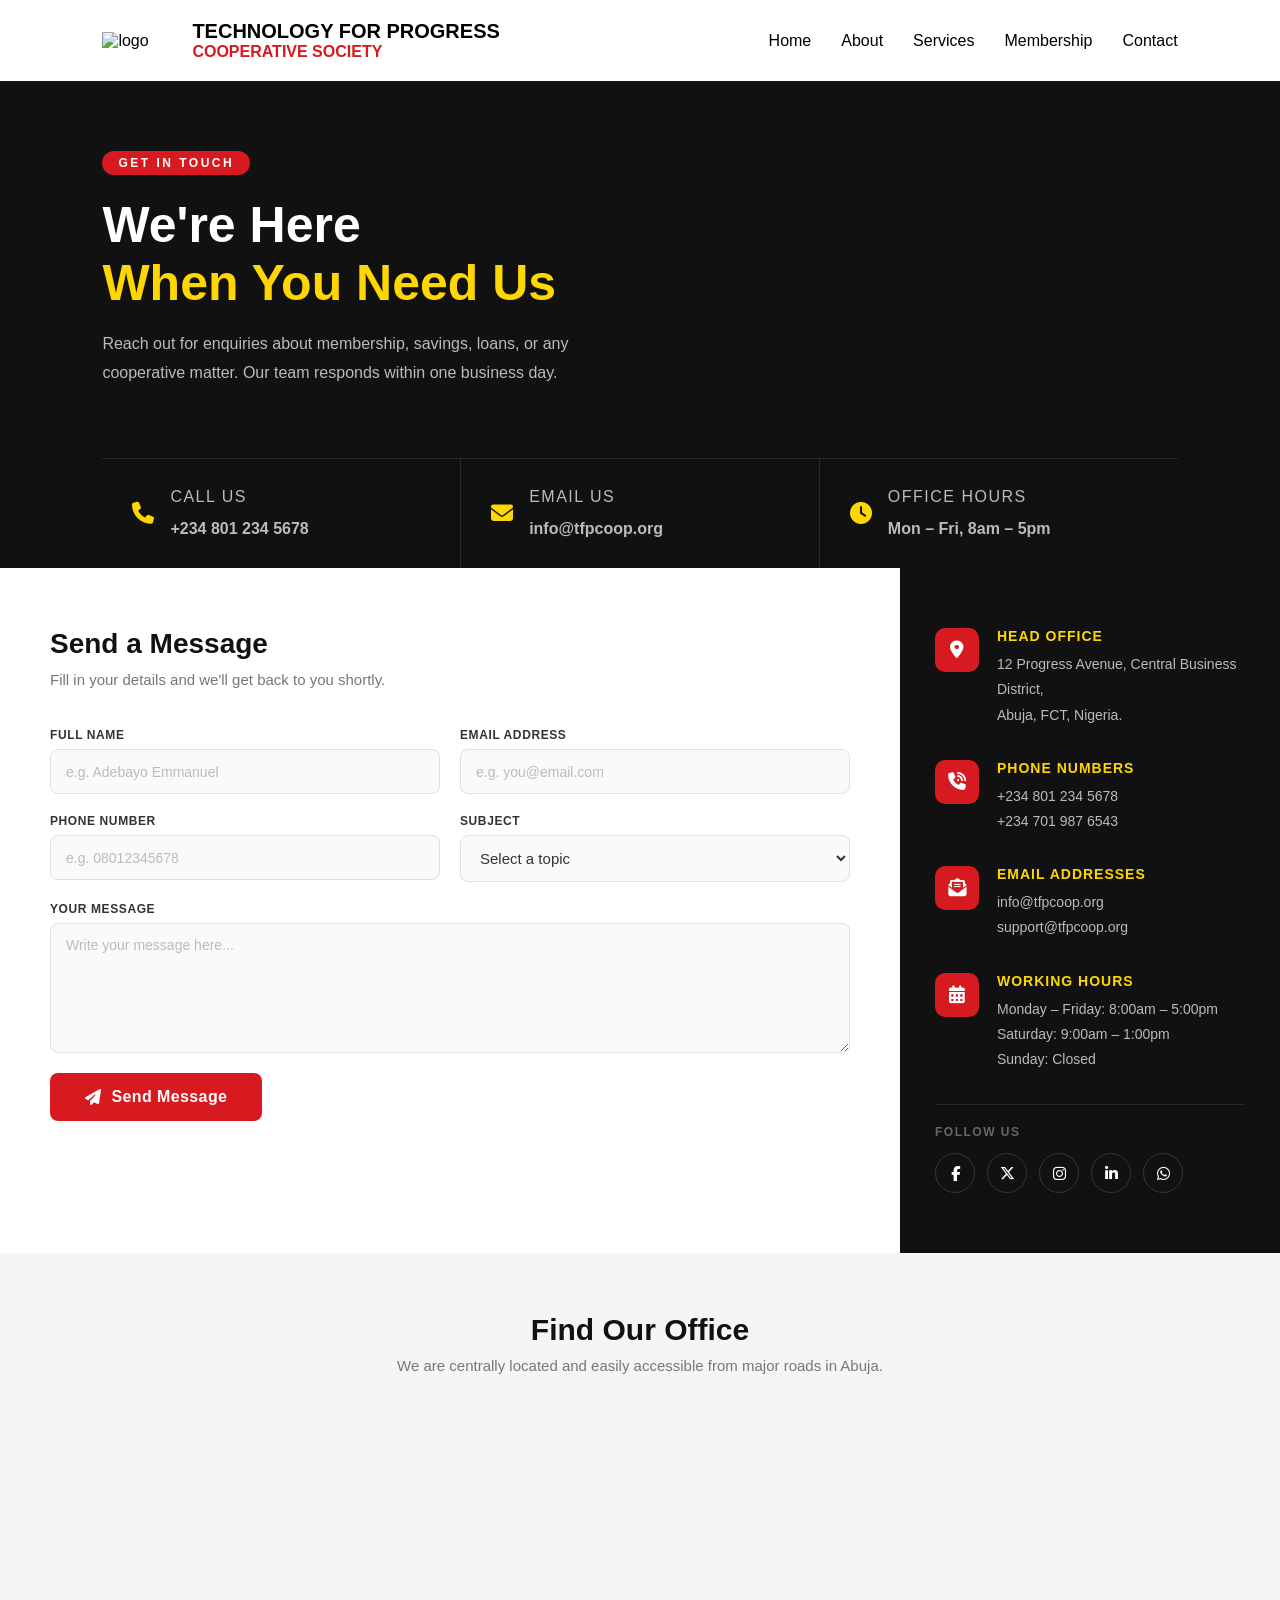
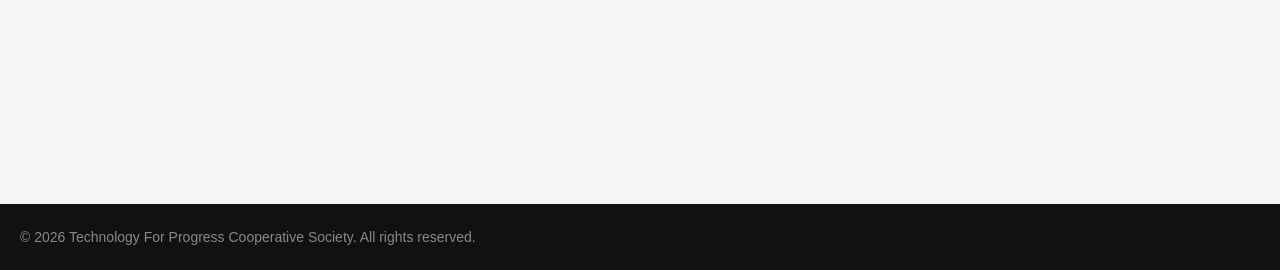
==== contact.html @ 76b77c2f "Added membership page and updated styles" ====
<!DOCTYPE html>
<html lang="en">
<head>
    <meta charset="UTF-8">
    <meta name="viewport" content="width=device-width, initial-scale=1.0">
    <title>Document</title>
       <link rel="stylesheet" href="./css/style.css">
    <link rel="stylesheet" href="./css/membership.css">

    <link rel="stylesheet"
          href="https://cdnjs.cloudflare.com/ajax/libs/font-awesome/6.5.2/css/all.min.css">
</head>
<body>
    
<!-- HEADER -->
<header>
    <div class="logo">
        <img src="images/logo.png" alt="logo">
        <div class="logo-text">
            <h2>TECHNOLOGY FOR PROGRESS</h2>
            <p>COOPERATIVE SOCIETY</p>
        </div>
    </div>
    <nav>
        <ul>
            <li><a href="index.html">Home</a></li>
            <li><a href="about.html">About</a></li>
            <li><a href="services.html">Services</a></li>
            <li><a href="membership.html">Membership</a></li>
            <li><a href="contact.html" class="active">Contact</a></li>
        </ul>
    </nav>
</header>
 
<!-- HERO -->
<section class="contact-hero">
    <div class="hero-inner">
        <div class="hero-label">Get In Touch</div>
        <h1>We're Here<br><span>When You Need Us</span></h1>
        <p>Reach out for enquiries about membership, savings, loans, or any cooperative matter. Our team responds within one business day.</p>
    </div>
    <div class="hero-cards">
        <div class="hero-info-card">
            <i class="fa-solid fa-phone"></i>
            <div>
                <p class="card-label">Call Us</p>
                <p class="card-value">+234 801 234 5678</p>
            </div>
        </div>
        <div class="hero-info-card">
            <i class="fa-solid fa-envelope"></i>
            <div>
                <p class="card-label">Email Us</p>
                <p class="card-value">info@tfpcoop.org</p>
            </div>
        </div>
        <div class="hero-info-card">
            <i class="fa-solid fa-clock"></i>
            <div>
                <p class="card-label">Office Hours</p>
                <p class="card-value">Mon – Fri, 8am – 5pm</p>
            </div>
        </div>
    </div>
</section>
 
<!-- MAIN CONTENT: FORM + INFO -->
<section class="contact-body">
 
    <!-- LEFT: CONTACT FORM -->
    <div class="contact-form-panel">
        <h2>Send a Message</h2>
        <p class="panel-sub">Fill in your details and we'll get back to you shortly.</p>
 
        <form class="contact-form" id="contactForm">
 
            <div class="cf-row">
                <div class="cf-field">
                    <label for="cf-name">Full Name</label>
                    <input type="text" id="cf-name" placeholder="e.g. Adebayo Emmanuel" required>
                </div>
                <div class="cf-field">
                    <label for="cf-email">Email Address</label>
                    <input type="email" id="cf-email" placeholder="e.g. you@email.com" required>
                </div>
            </div>
 
            <div class="cf-row">
                <div class="cf-field">
                    <label for="cf-phone">Phone Number</label>
                    <input type="tel" id="cf-phone" placeholder="e.g. 08012345678">
                </div>
                <div class="cf-field">
                    <label for="cf-subject">Subject</label>
                    <select id="cf-subject" required>
                        <option value="">Select a topic</option>
                        <option>Membership Enquiry</option>
                        <option>Savings Information</option>
                        <option>Loan Application</option>
                        <option>Investment Opportunities</option>
                        <option>Technical Support</option>
                        <option>General Enquiry</option>
                    </select>
                </div>
            </div>
 
            <div class="cf-field full">
                <label for="cf-message">Your Message</label>
                <textarea id="cf-message" rows="6" placeholder="Write your message here..." required></textarea>
            </div>
 
            <button type="submit" class="cf-submit">
                <i class="fa-solid fa-paper-plane"></i> Send Message
            </button>
 
            <!-- Success feedback -->
            <div class="cf-success" id="cfSuccess">
                <i class="fa-solid fa-circle-check"></i>
                <span>Message sent! We'll respond within one business day.</span>
            </div>
 
        </form>
    </div>
 
    <!-- RIGHT: CONTACT INFO -->
    <div class="contact-info-panel">
 
        <div class="info-block">
            <div class="info-icon"><i class="fa-solid fa-location-dot"></i></div>
            <div>
                <h4>Head Office</h4>
                <p>12 Progress Avenue, Central Business District,<br>Abuja, FCT, Nigeria.</p>
            </div>
        </div>
 
        <div class="info-block">
            <div class="info-icon"><i class="fa-solid fa-phone-volume"></i></div>
            <div>
                <h4>Phone Numbers</h4>
                <p>+234 801 234 5678</p>
                <p>+234 701 987 6543</p>
            </div>
        </div>
 
        <div class="info-block">
            <div class="info-icon"><i class="fa-solid fa-envelope-open-text"></i></div>
            <div>
                <h4>Email Addresses</h4>
                <p>info@tfpcoop.org</p>
                <p>support@tfpcoop.org</p>
            </div>
        </div>
 
        <div class="info-block">
            <div class="info-icon"><i class="fa-solid fa-calendar-days"></i></div>
            <div>
                <h4>Working Hours</h4>
                <p>Monday – Friday: 8:00am – 5:00pm</p>
                <p>Saturday: 9:00am – 1:00pm</p>
                <p>Sunday: Closed</p>
            </div>
        </div>
 
        <!-- Social Links -->
        <div class="social-row">
            <p class="social-label">Follow Us</p>
            <div class="social-icons">
                <a href="#" aria-label="Facebook"><i class="fa-brands fa-facebook-f"></i></a>
                <a href="#" aria-label="Twitter/X"><i class="fa-brands fa-x-twitter"></i></a>
                <a href="#" aria-label="Instagram"><i class="fa-brands fa-instagram"></i></a>
                <a href="#" aria-label="LinkedIn"><i class="fa-brands fa-linkedin-in"></i></a>
                <a href="#" aria-label="WhatsApp"><i class="fa-brands fa-whatsapp"></i></a>
            </div>
        </div>
 
    </div>
 
</section>
 
<!-- MAP SECTION -->
<section class="map-section">
    <div class="map-header">
        <h2>Find Our Office</h2>
        <p>We are centrally located and easily accessible from major roads in Abuja.</p>
    </div>
    <div class="map-embed">
        <iframe
            src="https://www.google.com/maps/embed?pb=!1m18!1m12!1m3!1d3939.8561624098794!2d7.491301!3d9.057855!2m3!1f0!2f0!3f0!3m2!1i1024!2i768!4f13.1!3m3!1m2!1s0x104e0baf7da48d0d%3A0x99a8fe4168c50bc8!2sCentral%20Business%20District%2C%20Abuja%2C%20Federal%20Capital%20Territory!5e0!3m2!1sen!2sng!4v1700000000000"
            width="100%"
            height="400"
            style="border:0;"
            allowfullscreen=""
            loading="lazy"
            referrerpolicy="no-referrer-when-downgrade"
            title="Office Location Map">
        </iframe>
    </div>
</section>
 
<!-- FOOTER -->
<footer>
    <p>© 2026 Technology For Progress Cooperative Society. All rights reserved.</p>
</footer>
</body>
</html>
---- css/style.css ----
*{
    margin:0;
    padding:0;
    box-sizing:border-box;
    font-family:Arial, sans-serif;
}

body{
    background:#f7f7f7;
}
/* HEADER */

header{
    display:flex;
    justify-content:space-between;
    align-items:center;
    padding:20px 8%;
    background:white;
}

.logo{
    display:flex;
    align-items:center;
    gap:10px;
}

.logo img{
    width:80px;
}

.logo-text h2{
    font-size:20px;
}

.logo-text p{
    color:#d71920;
    font-weight:bold;
}


/* NAVIGATION */

nav ul{
    display:flex;
    list-style:none;
    gap:30px;
}

nav ul li a{
    text-decoration:none;
    color:black;
    font-weight:500;
}

nav ul li a:hover{
    color:#d71920;
}


/* BUTTONS */

.buttons button{
    padding:12px 20px;
    border:none;
    border-radius:8px;
    cursor:pointer;
}

.login{
    background:white;
    border:1px solid #d71920 !important;
    color:#d71920;
}

.join{
    background:#d71920;
    color:white;
}



/* HERO SECTION */

.hero{

    display:flex;
    justify-content:space-between;
    align-items:center;

    padding:70px 8%;

    background:white;
}

.hero-text{

    width:50%;

}

.hero-text span{

    color:#d71920;
}

.hero-text h1{

    font-size:55px;

    margin-top:10px;
}

.hero-text p{

    margin:20px 0;

    color:#555;

    line-height:1.8;
}



.hero-btn button{

    padding:15px 30px;

    border:none;

    border-radius:10px;

    margin-right:15px;

    cursor:pointer;

    font-size:16px;

}



.join-btn{

    background:#d71920;

    color:white;
}



.learn-btn{

    background:#FFD700;

    color:black;
}



.hero-image img{

    width:550px;

    max-width:100%;
}
/* FEATURES */

.features{

    display:grid;

    grid-template-columns:repeat(4,1fr);

    gap:20px;

    padding:50px 8%;

}



.card{

    background:white;

    padding:30px;

    border-radius:15px;

    text-align:center;

}



.card i{

    font-size:40px;

    color:#d71920;

    margin-bottom:20px;

}



.card h3{

    margin-bottom:10px;

}



.card p{

    color:#555;

}




/* STATISTICS */

.stats{

    background:#111;

    color:white;

    display:grid;

    grid-template-columns:repeat(4,1fr);

    text-align:center;

    padding:50px 8%;

}



.stat h2{

    color:#FFD700;

    font-size:40px;

}



.stat p{

    margin-top:10px;

}



/* WHY JOIN */

.why{

    padding:70px 8%;

    text-align:center;

}



.why h2{

    margin-bottom:40px;

}



.why-container{

    display:grid;

    grid-template-columns:repeat(4,1fr);

    gap:20px;

}



.why-card{

    background:white;

    padding:30px;

    border-radius:15px;

}



.why-card i{

    font-size:40px;

    color:#d71920;

    margin-bottom:20px;

}



.why-card p{

    color:#555;

    margin-top:10px;

}



/* FOOTER */

footer{

    background:#d71920;

    color:white;

    padding:40px 8%;

    display:flex;

    justify-content:space-between;

    align-items:center;

}



footer input{

    padding:12px;

    width:250px;

    border:none;

    border-radius:5px;

}



footer button{

    padding:12px 20px;

    border:none;

    background:#FFD700;

    cursor:pointer;

    margin-left:10px;

}



.socials i{

    margin-left:15px;

    font-size:25px;

    cursor:pointer;

}




/* RESPONSIVE DESIGN */

@media(max-width:768px){

    header{

        flex-direction:column;

        gap:20px;

    }



    nav ul{

        flex-direction:column;

        text-align:center;

    }



    .hero{

        flex-direction:column;

        text-align:center;

    }



    .hero-text{

        width:100%;

    }



    .hero-text h1{

        font-size:40px;

    }



    .features,

    .stats,

    .why-container{

        grid-template-columns:1fr;

    }



    footer{

        flex-direction:column;

        gap:20px;

        text-align:center;

    }

}

/* ABOUT PAGE */
/* about page */
.about-hero{

height:50vh;

background:#111;

color:white;

display:flex;

justify-content:center;

align-items:center;

text-align:center;

}


.about-hero h1{

font-size:60px;

color:#FFD700;

}



.story{

display:flex;

justify-content:space-between;

align-items:center;

padding:80px 8%;

gap:50px;

}


.story-text{

width:50%;

}


.story-image img{

width:450px;

}



.mission{

display:flex;

gap:30px;

padding:50px 8%;

}


.box{

background:white;

padding:40px;

border-radius:15px;

text-align:center;

flex:1;

}


.box i{

font-size:50px;

color:#d71920;

margin-bottom:20px;

}



.values{

padding:80px;

text-align:center;

}


.values-container{

display:grid;

grid-template-columns:repeat(4,1fr);

gap:20px;

}


.value{

background:#FFD700;

padding:40px;

border-radius:10px;

}



.leaders{

padding:80px;

text-align:center;

}



.leaders-container{

display:flex;

justify-content:center;

gap:30px;

}


.leader img{

width:200px;

border-radius:50%;

}



.cta{

background:#d71920;

color:white;

text-align:center;

padding:80px;

}


.cta button{

padding:15px 35px;

border:none;

background:#FFD700;

margin-top:20px;

cursor:pointer;

font-weight:bold;

}
/* SERVICES PAGE */
/* =======================
   SERVICES HERO SECTION
======================= */

.services-hero{

    background:#111;

    color:white;

    text-align:center;

    padding:80px 20px;

}

.services-hero h1{

    font-size:50px;

    color:#FFD700;

    margin-bottom:20px;

}

.services-hero p{

    font-size:18px;

    max-width:700px;

    margin:auto;

}



/* =======================
   SERVICES CARDS
======================= */

.services-container{

    display:grid;

    grid-template-columns:repeat(3,1fr);

    gap:30px;

    padding:70px 8%;

    background:#f5f5f5;

}



.service-card{

    background:white;

    padding:35px;

    text-align:center;

    border-radius:15px;

    box-shadow:0 5px 15px rgba(0,0,0,0.1);

    transition:0.3s;

}



.service-card:hover{

    transform:translateY(-10px);

}



.service-card i{

    font-size:50px;

    color:#D71920;

    margin-bottom:20px;

}



.service-card h2{

    margin-bottom:15px;

    color:#111;

}



.service-card p{

    color:#555;

    line-height:1.7;

}




/* =======================
   WHY CHOOSE US
======================= */

.choose-us{

    padding:80px 8%;

    text-align:center;

}



.choose-us h1{

    margin-bottom:50px;

    color:#D71920;

}



.choose-container{

    display:flex;

    justify-content:center;

    gap:30px;

}



.choose-card{

    background:white;

    width:300px;

    padding:30px;

    border-radius:15px;

    box-shadow:0 5px 10px rgba(0,0,0,0.1);

}



.choose-card h3{

    color:#111;

    margin-bottom:15px;

}



.choose-card p{

    color:#555;

}




/* =======================
   CALL TO ACTION
======================= */

.cta{

    background:#D71920;

    color:white;

    text-align:center;

    padding:80px 20px;

}



.cta h1{

    font-size:40px;

}



.cta p{

    margin:20px 0;

}



.cta button{

    padding:15px 35px;

    background:#FFD700;

    border:none;

    border-radius:8px;

    font-size:18px;

    cursor:pointer;

    font-weight:bold;

}



.cta button:hover{

    background:white;

}




/* =======================
   FOOTER
======================= */

footer{

    background:#111;

    color:white;

    text-align:center;

    padding:25px;

}




/* =======================
   RESPONSIVE DESIGN
======================= */

@media(max-width:768px){


    .services-container{

        grid-template-columns:1fr;

    }


    .choose-container{

        flex-direction:column;

        align-items:center;

    }


    .service-card{

        width:100%;

    }


    .choose-card{

        width:100%;

    }


    .services-hero h1{

        font-size:35px;

    }


    .cta h1{

        font-size:30px;

    }

}
/* MEMBERSHIP PAGE */
/* ===========================
   MEMBERSHIP HERO
=========================== */
.membership-hero {
    background: #111;
    color: white;
    text-align: center;
    padding: 80px 20px 70px;
}

.hero-badge {
    display: inline-block;
    background: #D71920;
    color: white;
    font-size: 13px;
    font-weight: 700;
    letter-spacing: 2px;
    text-transform: uppercase;
    padding: 6px 18px;
    border-radius: 20px;
    margin-bottom: 20px;
}

.membership-hero h1 {
    color: #FFD700;
    font-size: 42px;
    margin-bottom: 15px;
    line-height: 1.2;
}

.membership-hero p {
    font-size: 17px;
    max-width: 600px;
    margin: auto;
    color: #ccc;
    line-height: 1.7;
}

/* ===========================
   WHY JOIN BENEFITS
=========================== */
.why-join {
    padding: 70px 8%;
    background: #f5f5f5;
    text-align: center;
}

.why-join h2 {
    color: #D71920;
    font-size: 30px;
    margin-bottom: 40px;
}

.benefit-grid {
    display: grid;
    grid-template-columns: repeat(4, 1fr);
    gap: 20px;
}

.benefit-box {
    padding: 30px 20px;
    background: white;
    border-radius: 12px;
    box-shadow: 0 4px 12px rgba(0, 0, 0, 0.08);
    transition: transform 0.3s;
}

.benefit-box:hover {
    transform: translateY(-6px);
}

.benefit-box i {
    font-size: 36px;
    color: #D71920;
    margin-bottom: 15px;
}

.benefit-box h3 {
    color: #111;
    margin-bottom: 10px;
    font-size: 17px;
}

.benefit-box p {
    color: #666;
    font-size: 14px;
    line-height: 1.6;
}

/* ===========================
   REGISTRATION SECTION
=========================== */
.register-section {
    background: #f0f0f0;
    padding: 70px 8%;
}

.form-wrapper {
    background: white;
    max-width: 850px;
    margin: auto;
    border-radius: 16px;
    overflow: hidden;
    box-shadow: 0 8px 30px rgba(0, 0, 0, 0.12);
}

/* FORM HEADER */
.form-header {
    background: #111;
    color: white;
    text-align: center;
    padding: 40px 30px;
}

.form-header i {
    font-size: 42px;
    color: #FFD700;
    margin-bottom: 15px;
}

.form-header h2 {
    color: #FFD700;
    font-size: 26px;
    margin-bottom: 10px;
}

.form-header p {
    color: #bbb;
    font-size: 15px;
    max-width: 500px;
    margin: auto;
    line-height: 1.6;
}

/* FORM BODY */
.register-form {
    padding: 40px 40px 50px;
}

/* Section Title Dividers */
.form-group-title {
    display: flex;
    align-items: center;
    gap: 12px;
    font-size: 15px;
    font-weight: 700;
    color: #111;
    text-transform: uppercase;
    letter-spacing: 1px;
    margin: 30px 0 20px;
    border-bottom: 2px solid #D71920;
    padding-bottom: 8px;
}

.form-group-title span {
    background: #D71920;
    color: white;
    font-size: 13px;
    font-weight: 800;
    width: 28px;
    height: 28px;
    border-radius: 50%;
    display: flex;
    align-items: center;
    justify-content: center;
    flex-shrink: 0;
}

/* FORM ROWS & FIELDS */
.form-row {
    display: grid;
    grid-template-columns: 1fr 1fr;
    gap: 20px;
    margin-bottom: 20px;
}

.form-field {
    display: flex;
    flex-direction: column;
    gap: 7px;
}

.form-field.full-width {
    grid-column: 1 / -1;
    margin-bottom: 20px;
}

.form-field label {
    font-size: 13px;
    font-weight: 600;
    color: #333;
    text-transform: uppercase;
    letter-spacing: 0.5px;
}

.form-field input,
.form-field select {
    padding: 12px 14px;
    border: 1.5px solid #ddd;
    border-radius: 8px;
    font-size: 15px;
    color: #333;
    background: #fafafa;
    transition: border-color 0.2s, box-shadow 0.2s;
    outline: none;
}

.form-field input:focus,
.form-field select:focus {
    border-color: #D71920;
    box-shadow: 0 0 0 3px rgba(215, 25, 32, 0.1);
    background: white;
}

.form-field input::placeholder {
    color: #aaa;
    font-size: 14px;
}

/* DECLARATION CHECKBOX */
.declaration-box {
    display: flex;
    align-items: flex-start;
    gap: 12px;
    background: #fff8e1;
    border: 1.5px solid #FFD700;
    border-radius: 10px;
    padding: 18px 20px;
    margin: 30px 0 25px;
}

.declaration-box input[type="checkbox"] {
    width: 18px;
    height: 18px;
    margin-top: 2px;
    accent-color: #D71920;
    flex-shrink: 0;
    cursor: pointer;
}

.declaration-box label {
    font-size: 14px;
    color: #444;
    line-height: 1.6;
    cursor: pointer;
}

/* SUBMIT BUTTON */
.submit-btn {
    width: 100%;
    background: #D71920;
    color: white;
    border: none;
    padding: 16px;
    font-size: 17px;
    font-weight: 700;
    border-radius: 10px;
    cursor: pointer;
    display: flex;
    align-items: center;
    justify-content: center;
    gap: 10px;
    transition: background 0.3s, transform 0.2s;
    letter-spacing: 0.5px;
}

.submit-btn:hover {
    background: #b5151b;
    transform: translateY(-2px);
}

.submit-btn i {
    font-size: 16px;
}

/* ===========================
   FOOTER
=========================== */
footer {
    background: #111;
    color: #aaa;
    text-align: center;
    padding: 25px 20px;
    font-size: 14px;
}

/* ===========================
   RESPONSIVE
=========================== */
@media (max-width: 768px) {
    .benefit-grid {
        grid-template-columns: 1fr 1fr;
    }

    .register-section {
        padding: 40px 4%;
    }

    .register-form {
        padding: 30px 20px 40px;
    }

    .form-row {
        grid-template-columns: 1fr;
    }

    .membership-hero h1 {
        font-size: 30px;
    }
}

@media (max-width: 480px) {
    .benefit-grid {
        grid-template-columns: 1fr;
    }

    .membership-hero h1 {
        font-size: 26px;
    }
}
/* CONTACT PAGE */
/* ===========================
   CONTACT HERO
=========================== */
.contact-hero {
    background: #111;
    color: white;
    padding: 70px 8% 0;
}

.hero-inner {
    max-width: 680px;
    padding-bottom: 50px;
}

.hero-label {
    display: inline-block;
    background: #D71920;
    color: white;
    font-size: 12px;
    font-weight: 700;
    letter-spacing: 2.5px;
    text-transform: uppercase;
    padding: 5px 16px;
    border-radius: 20px;
    margin-bottom: 22px;
}

.contact-hero h1 {
    font-size: 50px;
    font-weight: 800;
    line-height: 1.15;
    color: white;
    margin-bottom: 18px;
}

.contact-hero h1 span {
    color: #FFD700;
}

.contact-hero p {
    font-size: 16px;
    color: #bbb;
    line-height: 1.8;
    max-width: 520px;
}

/* Quick info cards pinned to bottom of hero */
.hero-cards {
    display: flex;
    gap: 0;
    border-top: 1px solid rgba(255,255,255,0.1);
    margin-top: 20px;
}

.hero-info-card {
    flex: 1;
    display: flex;
    align-items: center;
    gap: 16px;
    padding: 24px 30px;
    border-right: 1px solid rgba(255,255,255,0.1);
    transition: background 0.2s;
}

.hero-info-card:last-child {
    border-right: none;
}

.hero-info-card:hover {
    background: rgba(255,255,255,0.05);
}

.hero-info-card i {
    font-size: 22px;
    color: #FFD700;
    flex-shrink: 0;
}

.card-label {
    font-size: 11px;
    text-transform: uppercase;
    letter-spacing: 1.5px;
    color: #888;
    margin-bottom: 4px;
}

.card-value {
    font-size: 15px;
    font-weight: 600;
    color: white;
}

/* ===========================
   CONTACT BODY — SPLIT LAYOUT
=========================== */
.contact-body {
    display: grid;
    grid-template-columns: 1fr 380px;
    gap: 0;
    background: #f5f5f5;
}

/* ---- FORM PANEL ---- */
.contact-form-panel {
    background: white;
    padding: 60px 50px;
}

.contact-form-panel h2 {
    font-size: 28px;
    color: #111;
    margin-bottom: 8px;
    font-weight: 800;
}

.panel-sub {
    color: #777;
    font-size: 15px;
    margin-bottom: 36px;
    line-height: 1.6;
}

.cf-row {
    display: grid;
    grid-template-columns: 1fr 1fr;
    gap: 20px;
    margin-bottom: 20px;
}

.cf-field {
    display: flex;
    flex-direction: column;
    gap: 7px;
}

.cf-field.full {
    margin-bottom: 20px;
}

.cf-field label {
    font-size: 12px;
    font-weight: 700;
    color: #333;
    text-transform: uppercase;
    letter-spacing: 0.6px;
}

.cf-field input,
.cf-field select,
.cf-field textarea {
    padding: 13px 15px;
    border: 1.5px solid #e0e0e0;
    border-radius: 8px;
    font-size: 15px;
    color: #333;
    background: #fafafa;
    outline: none;
    transition: border-color 0.2s, box-shadow 0.2s;
    font-family: inherit;
    resize: vertical;
}

.cf-field input:focus,
.cf-field select:focus,
.cf-field textarea:focus {
    border-color: #D71920;
    box-shadow: 0 0 0 3px rgba(215, 25, 32, 0.09);
    background: white;
}

.cf-field input::placeholder,
.cf-field textarea::placeholder {
    color: #bbb;
    font-size: 14px;
}

.cf-submit {
    display: flex;
    align-items: center;
    gap: 10px;
    background: #D71920;
    color: white;
    border: none;
    padding: 15px 35px;
    font-size: 16px;
    font-weight: 700;
    border-radius: 8px;
    cursor: pointer;
    transition: background 0.25s, transform 0.2s;
    letter-spacing: 0.4px;
}

.cf-submit:hover {
    background: #b5151b;
    transform: translateY(-2px);
}

/* Success Message */
.cf-success {
    display: none;
    align-items: center;
    gap: 12px;
    background: #e8f5e9;
    border: 1.5px solid #4caf50;
    border-radius: 8px;
    padding: 14px 18px;
    margin-top: 18px;
    color: #2e7d32;
    font-size: 15px;
    font-weight: 500;
}

.cf-success.visible {
    display: flex;
}

.cf-success i {
    font-size: 20px;
    color: #4caf50;
    flex-shrink: 0;
}

/* ---- INFO PANEL ---- */
.contact-info-panel {
    background: #111;
    padding: 60px 35px;
    color: white;
    display: flex;
    flex-direction: column;
    gap: 32px;
}

.info-block {
    display: flex;
    gap: 18px;
    align-items: flex-start;
}

.info-icon {
    width: 44px;
    height: 44px;
    background: #D71920;
    border-radius: 10px;
    display: flex;
    align-items: center;
    justify-content: center;
    flex-shrink: 0;
}

.info-icon i {
    font-size: 18px;
    color: white;
}

.info-block h4 {
    font-size: 14px;
    font-weight: 700;
    color: #FFD700;
    text-transform: uppercase;
    letter-spacing: 1px;
    margin-bottom: 8px;
}

.info-block p {
    font-size: 14px;
    color: #bbb;
    line-height: 1.8;
}

/* Social links */
.social-row {
    margin-top: auto;
    padding-top: 20px;
    border-top: 1px solid rgba(255,255,255,0.1);
}

.social-label {
    font-size: 12px;
    font-weight: 700;
    text-transform: uppercase;
    letter-spacing: 1.5px;
    color: #666;
    margin-bottom: 14px;
}

.social-icons {
    display: flex;
    gap: 12px;
}

.social-icons a {
    width: 40px;
    height: 40px;
    border-radius: 50%;
    border: 1.5px solid rgba(255,255,255,0.15);
    display: flex;
    align-items: center;
    justify-content: center;
    color: white;
    font-size: 15px;
    text-decoration: none;
    transition: background 0.2s, border-color 0.2s, transform 0.2s;
}

.social-icons a:hover {
    background: #D71920;
    border-color: #D71920;
    transform: translateY(-3px);
}

/* ===========================
   MAP SECTION
=========================== */
.map-section {
    background: #f5f5f5;
}

.map-header {
    text-align: center;
    padding: 60px 20px 30px;
}

.map-header h2 {
    font-size: 30px;
    color: #111;
    font-weight: 800;
    margin-bottom: 10px;
}

.map-header p {
    color: #777;
    font-size: 15px;
}

.map-embed {
    line-height: 0;
}

.map-embed iframe {
    display: block;
    filter: grayscale(20%);
}

/* ===========================
   FOOTER
=========================== */
footer {
    background: #111;
    color: #888;
    text-align: center;
    padding: 25px 20px;
    font-size: 14px;
}

/* ===========================
   RESPONSIVE
=========================== */
@media (max-width: 900px) {
    .contact-body {
        grid-template-columns: 1fr;
    }

    .contact-info-panel {
        padding: 50px 30px;
        flex-direction: row;
        flex-wrap: wrap;
        gap: 24px;
    }

    .info-block {
        flex: 1;
        min-width: 200px;
    }

    .social-row {
        width: 100%;
        margin-top: 0;
        padding-top: 16px;
    }

    .hero-cards {
        flex-direction: column;
    }

    .hero-info-card {
        border-right: none;
        border-bottom: 1px solid rgba(255,255,255,0.1);
    }

    .hero-info-card:last-child {
        border-bottom: none;
    }
}

@media (max-width: 650px) {
    .contact-hero h1 {
        font-size: 34px;
    }

    .contact-form-panel {
        padding: 40px 24px;
    }

    .cf-row {
        grid-template-columns: 1fr;
    }

    .contact-info-panel {
        flex-direction: column;
    }
}
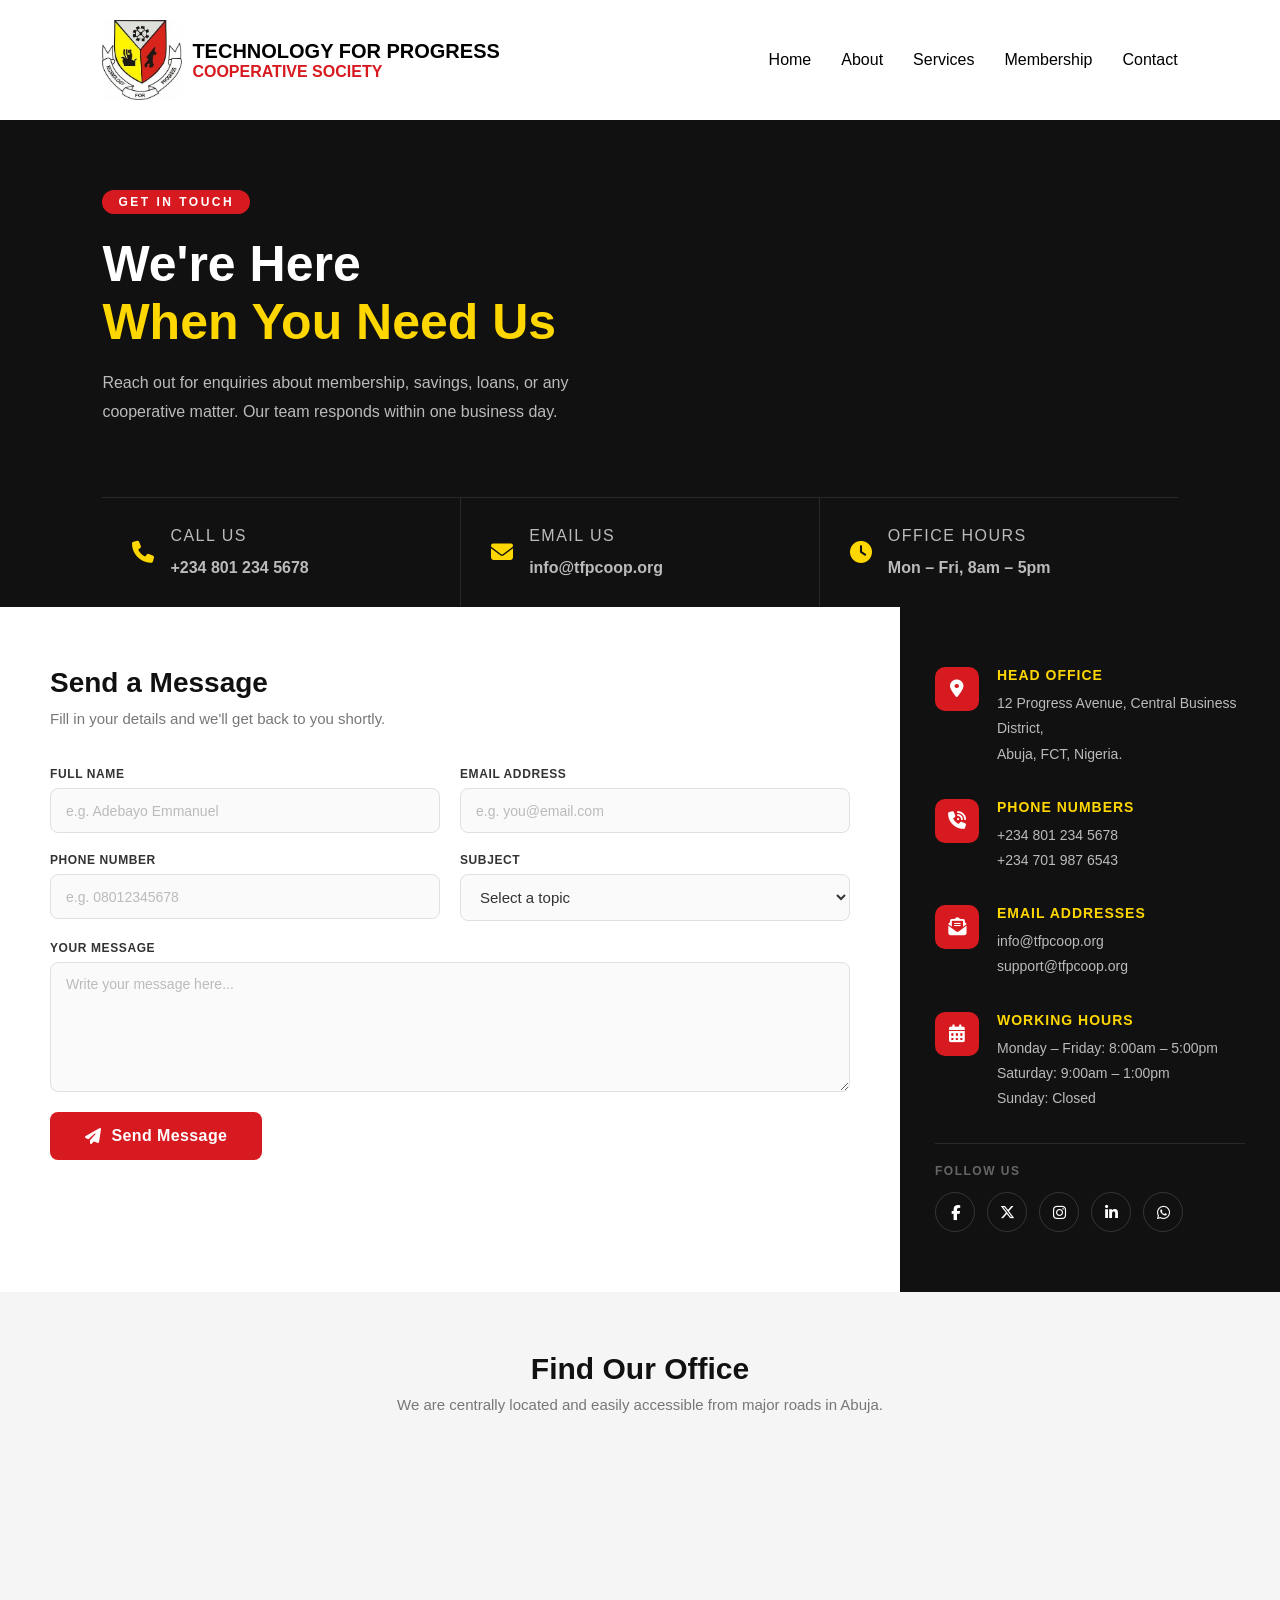
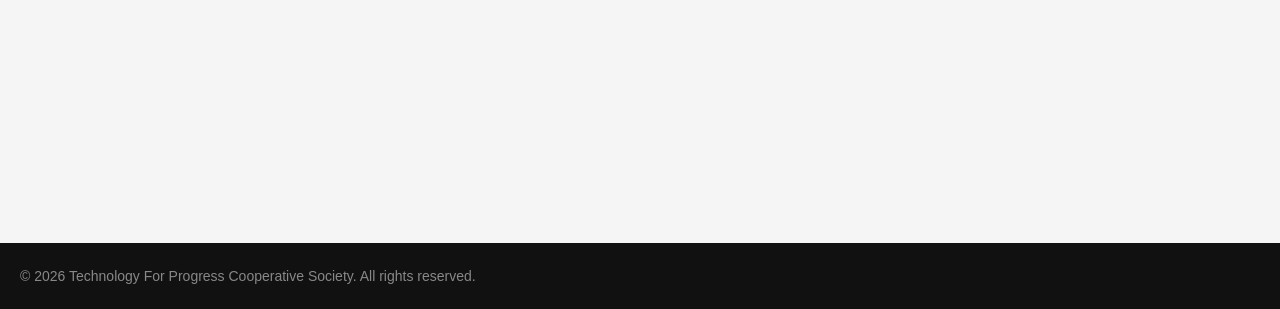
==== commit c74cbc65: "added logo" ====
--- a/contact.html
+++ b/contact.html
@@ -15,7 +15,7 @@
 <!-- HEADER -->
 <header>
     <div class="logo">
-        <img src="images/logo.png" alt="logo">
+        <img src="./images/plapoly logo.jpg" alt="logo">
         <div class="logo-text">
             <h2>TECHNOLOGY FOR PROGRESS</h2>
             <p>COOPERATIVE SOCIETY</p>
